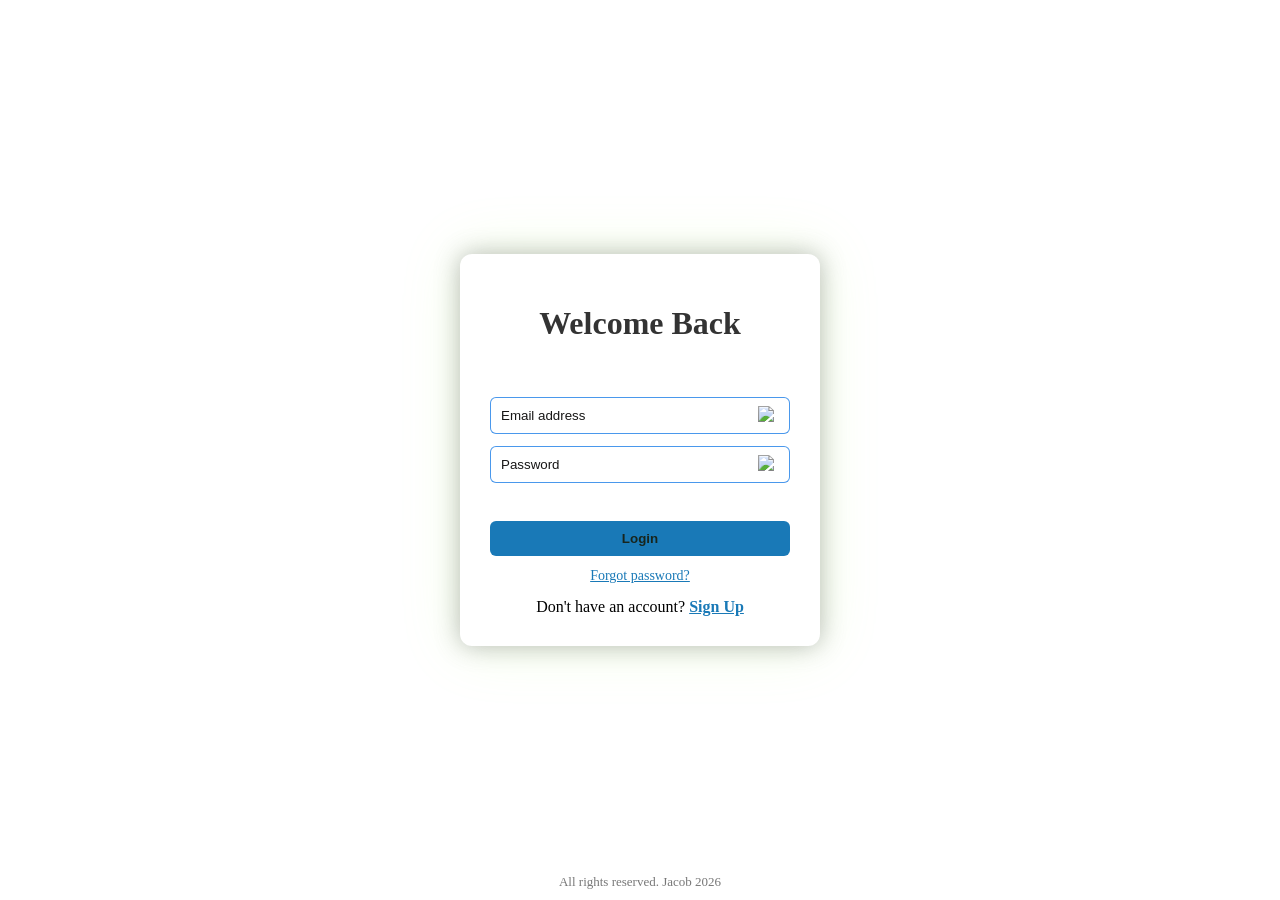
==== faithtech.html @ 129a1da0 "Add files via upload" ====
<!DOCTYPE html>
<html lang="en">
<head>
    <meta charset="UTF-8">
    <meta name="viewport" content="width=device-width, initial-scale=1">
    <title>Faith &amp; Technology</title>
    <link rel="stylesheet" href="pages.css">
</head>
<body>
    <nav>
        <span class="brand"> Una ang Ginoo</span>
        <div class="menu">
            <a href="reflection.html">Reflection</a>
            <a href="service.html">Service</a>
            <a href="portfolio.html">Portfolio</a>
            <a href="learn.html">Learn</a>
            <a href="faithtech.html" class="active">Faith &amp; Tech</a>
            <a href="index.html" id="logoutLink">Logout</a>
        </div>
    </nav>
    <section class="hero">
        <h1>Faith and Technology</h1>
        <p class="tagline">Using technology to spread light</p>
    </section>

    <!-- IDEAS -->
    <section id="ideas">
        <h2>Ways Technology Can Spread Positivity</h2>
        <div class="cards">
            <div class="card">
                <h3>Share Encouragement</h3>
                <p>Post an inspiring message or verse.</p>
            </div>
            <div class="card">
                <h3>Online Prayer Groups</h3>
                <p>Connect with others to pray together.</p>
            </div>
            <div class="card">
                <h3>Help Through Websites</h3>
                <p>Use a website to share charity events.</p>
            </div>
        </div>
    </section>

    <!-- MESSAGE BUTTON -->
    <section id="message">
        <h2>Spread a Little Light</h2>
        <p>Click the button to get a positive message to share.</p>
        <button id="messageBtn">Get a message</button>
        <div id="messageBox">Your message will show here.</div>
    </section>

    <!-- MY OWN IDEA -->
    <section id="myidea">
        <h2>My Idea</h2>
        <p class="text-block">
            Describe one way you will use technology to spread positivity or a spiritual message.
        </p>
    </section>

    <footer>
        <b>Una ang Ginoo</b> &bull; Light of the World<br>
        All rights reserved. Jacob 2026
    </footer>

    <script src="pages.js"></script>
</body>
</html>
---- pages.css ----
:root {
    --bg: #ffffff;
    --text: #333333;
    --muted: #777777;
    --blue: #1979b7;
    --lblue: #5b9bd5;
    --shadow: rgba(0, 0, 0, 0.12);
    --soft: rgba(0, 0, 0, 0.04);
}

html { scroll-behavior: smooth; }

body {
    margin: 0;
    font-family: Arial, sans-serif;
    line-height: 1.6;
    color: var(--text);
    background: var(--bg);
}

nav {
    position: sticky;
    top: 0;
    z-index: 10;
    display: flex;
    flex-wrap: wrap;
    justify-content: space-between;
    align-items: center;
    padding: 10px 20px;
    background: var(--bg);
    box-shadow: 0 2px 15px var(--shadow);
}

.brand {
    color: var(--blue);
    font-weight: bold;
}

.menu a {
    color: var(--text);
    text-decoration: none;
    margin: 0 0 0 14px;
    font-size: 14px;
}

.menu a:hover,
.menu a.active {
    color: white;
    border: 2px solid var(--blue);
    border-radius: 8px;
    background: var(--blue);
    transition: 0.8s;
}

section {
    max-width: 850px;
    margin: 0 auto;
    padding: 45px 20px;
    text-align: center;
}

section h2 {
    margin-top: 0;
    color: var(--text);
}

.hero {
    padding-top: 70px;
}

.hero h1 {
    font-size: 34px;
    margin: 10px 0;
    color: var(--text);
}

.tagline {
    color: var(--muted);
    margin: 0;
}

.profile-pic {
    width: 160px;
    height: 160px;
    border-radius: 50%;
    object-fit: cover;
    border: 3px solid var(--lblue);
    box-shadow: 0 4px 20px var(--shadow);
    background: var(--blue);
}

.verse {
    max-width: 600px;
    margin: 25px auto 0;
    padding: 15px 20px;
    font-style: italic;
    background: var(--soft);
    border-left: 4px solid var(--blue);
    border-radius: 6px;
    text-align: left;
}

.verse span {
    display: block;
    margin-top: 6px;
    font-style: normal;
    font-size: 13px;
    color: var(--blue);
}

.text-block {
    max-width: 650px;
    margin: 0 auto 15px;
    text-align: left;
}

.cards {
    display: flex;
    flex-wrap: wrap;
    gap: 15px;
    justify-content: center;
}

.card {
    width: 200px;
    padding: 20px;
    background: var(--bg);
    border-radius: 12px;
    box-shadow: 0 4px 15px var(--shadow);
    transition: 0.3s;
}

.card:hover {
    transform: translateY(-5px);
    box-shadow: 0 8px 25px var(--shadow);
}

.card h3 {
    margin: 0 0 8px;
    color: var(--blue);
}

.card p {
    margin: 0;
    font-size: 14px;
}

.two-col {
    display: flex;
    flex-wrap: wrap;
    gap: 15px;
    justify-content: center;
}

.col {
    flex: 1 1 250px;
    max-width: 350px;
    padding: 20px;
    text-align: left;
    background: var(--bg);
    border-radius: 12px;
}

.col.good { box-shadow: 0 4px 15px var(--lblue); }
.col.bad  { box-shadow: 0 4px 15px #ff6666; }
.col h3   { margin-top: 0; }
.col ul   { padding-left: 20px; margin-bottom: 0; }

.steps {
    max-width: 600px;
    margin: 0 auto;
    text-align: left;
}

details {
    max-width: 600px;
    margin: 0 auto 10px;
    padding: 12px 18px;
    text-align: left;
    background: var(--bg);
    border: 1px solid var(--lblue);
    border-radius: 8px;
}

summary {
    cursor: pointer;
    font-weight: bold;
    color: var(--blue);
}

details p { margin: 10px 0 0; }

button {
    padding: 10px 24px;
    background: var(--blue);
    color: #1a1a1a;
    font-weight: bold;
    border: none;
    border-radius: 6px;
    font-size: 15px;
    cursor: pointer;
    transition: 0.3s;
}

button:hover {
    background: var(--lblue);
    box-shadow: 0 4px 15px var(--shadow);
    transform: translateY(-2px);
}

#messageBox {
    max-width: 500px;
    min-height: 50px;
    margin: 20px auto 0;
    padding: 15px;
    font-style: italic;
    color: var(--blue);
    background: var(--soft);
    border-radius: 8px;
}

footer {
    text-align: center;
    padding: 25px 15px;
    font-size: 13px;
    color: var(--muted);
}

footer b { color: var(--blue); }

@media (max-width: 600px) {
    nav { justify-content: center; text-align: center; }
    .menu { margin-top: 8px; }
    .menu a { display: inline-block; margin: 4px 7px; }
    .hero h1 { font-size: 26px; }
    .card { width: 100%; }
}
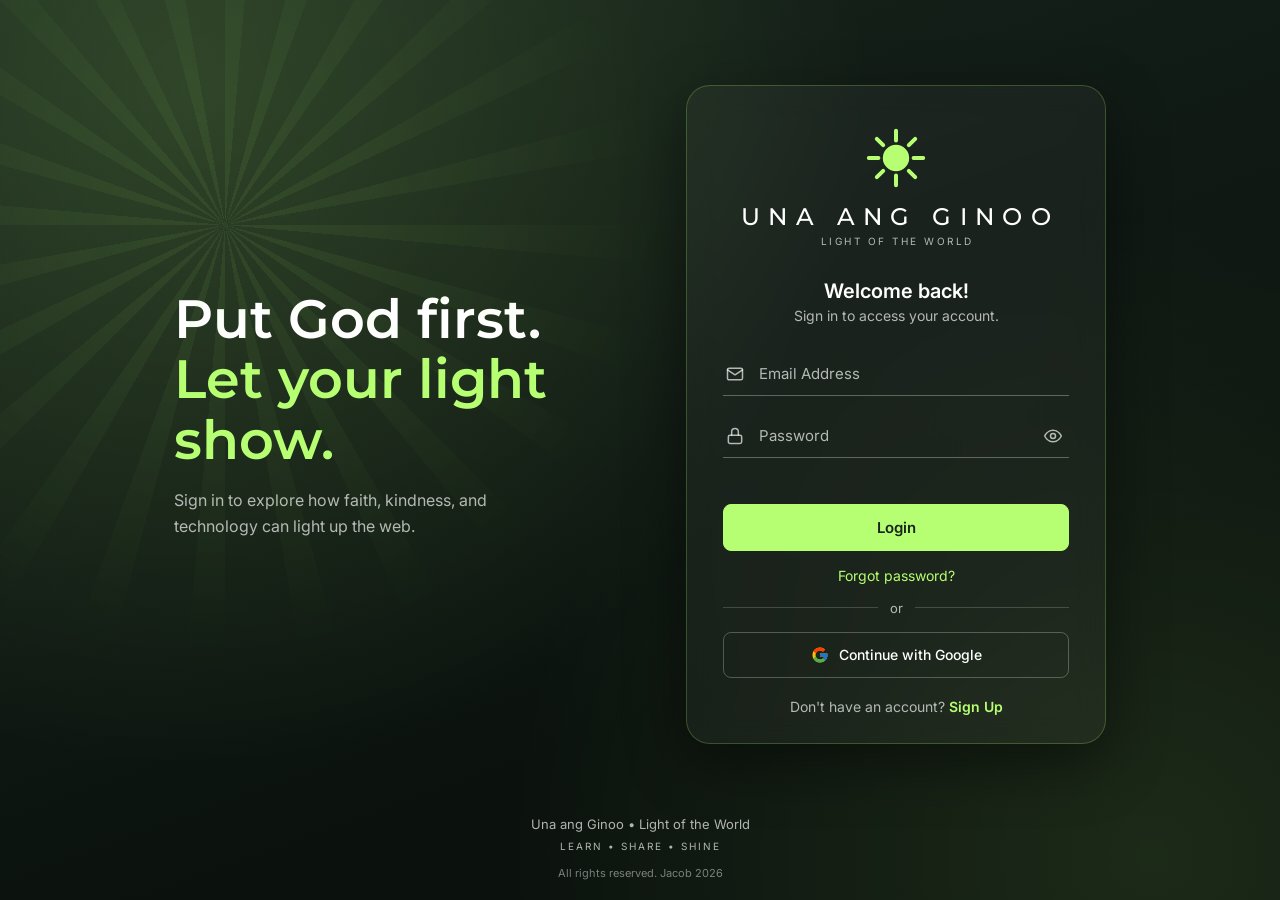
==== commit f99d3948: "Add files via upload" ====
--- a/faithtech.html
+++ b/faithtech.html
@@ -3,64 +3,110 @@
 <head>
     <meta charset="UTF-8">
     <meta name="viewport" content="width=device-width, initial-scale=1">
-    <title>Faith &amp; Technology</title>
+    <title>Faith and Technology | Light in the Web</title>
+    <meta name="description" content="Ways technology can spread light and positivity.">
+    <meta name="theme-color" content="#18251D">
+    <link rel="icon" href="data:image/svg+xml,%3Csvg xmlns=%27http://www.w3.org/2000/svg%27 viewBox=%270 0 40 40%27%3E%3Crect width=%2740%27 height=%2740%27 rx=%278%27 fill=%27%2318251D%27/%3E%3Ccircle cx=%2720%27 cy=%2720%27 r=%277%27 fill=%27%23B7FF72%27/%3E%3Cpath d=%27M20 5v5M20 30v5M5 20h5M30 20h5M9 9l3 3M28 28l3 3M31 9l-3 3M12 28l-3 3%27 stroke=%27%23B7FF72%27 stroke-width=%272.5%27 stroke-linecap=%27round%27/%3E%3C/svg%3E">
+    <link rel="preconnect" href="https://fonts.googleapis.com">
+    <link href="https://fonts.googleapis.com/css2?family=Inter:wght@300;400;500;600&family=Montserrat:wght@500;600&display=swap" rel="stylesheet">
     <link rel="stylesheet" href="pages.css">
+    <script>if (localStorage.getItem("theme") === "light") document.documentElement.classList.add("light");</script>
 </head>
 <body>
+
+    <!-- TOP MENU (same on every page) -->
     <nav>
-        <span class="brand"> Una ang Ginoo</span>
-        <div class="menu">
-            <a href="reflection.html">Reflection</a>
-            <a href="service.html">Service</a>
-            <a href="portfolio.html">Portfolio</a>
-            <a href="learn.html">Learn</a>
-            <a href="faithtech.html" class="active">Faith &amp; Tech</a>
-            <a href="index.html" id="logoutLink">Logout</a>
+        <div class="wrap nav-inner">
+            <a class="brand" href="reflection.html">
+                <svg class="logo" viewBox="0 0 40 40" fill="none" stroke="currentColor" stroke-width="2.5" stroke-linecap="round"><circle cx="20" cy="20" r="7" fill="currentColor"/><path d="M20 3v6M20 31v6M3 20h6M31 20h6M8 8l4 4M28 28l4 4M32 8l-4 4M12 28l-4 4"/></svg>
+                <span><b>UNA ANG GINOO</b><small>LIGHT OF THE WORLD</small></span>
+            </a>
+            <div class="menu">
+                <a href="reflection.html">Reflection</a>
+                <a href="service.html">Service</a>
+                <a href="portfolio.html">Portfolio</a>
+                <a href="learn.html">Learn</a>
+                <a href="faithtech.html" class="active" aria-current="page">Faith &amp; Tech</a>
+                <a href="index.html" id="logoutLink">Logout</a>
+                <button type="button" class="icon-btn" id="themeBtn" aria-label="Switch light or dark">
+                    <svg class="sun" viewBox="0 0 24 24" fill="none" stroke="currentColor" stroke-width="1.8" stroke-linecap="round"><circle cx="12" cy="12" r="4"/><path d="M12 2v2M12 20v2M2 12h2M20 12h2M4.9 4.9l1.4 1.4M17.7 17.7l1.4 1.4M19.1 4.9l-1.4 1.4M6.3 17.7l-1.4 1.4"/></svg>
+                    <svg class="moon" viewBox="0 0 24 24" fill="none" stroke="currentColor" stroke-width="1.8" stroke-linecap="round" stroke-linejoin="round"><path d="M21 12.8A9 9 0 1 1 11.2 3a7 7 0 0 0 9.8 9.8z"/></svg>
+                </button>
+            </div>
         </div>
     </nav>
-    <section class="hero">
-        <h1>Faith and Technology</h1>
-        <p class="tagline">Using technology to spread light</p>
-    </section>
+
+    <!-- HERO -->
+    <header class="hero">
+        <div class="wrap">
+            <div>
+                <p class="hello">Una ang Ginoo</p>
+                <h1>Faith and Technology</h1>
+                <p class="tagline">Using technology to spread light</p>
+                <div class="hero-btns">
+                    <a class="btn" href="#message">Get a Message</a>
+                    <a class="btn outline" href="#ideas">See the Ideas</a>
+                </div>
+            </div>
+        </div>
+    </header>
 
     <!-- IDEAS -->
-    <section id="ideas">
-        <h2>Ways Technology Can Spread Positivity</h2>
-        <div class="cards">
-            <div class="card">
-                <h3>Share Encouragement</h3>
-                <p>Post an inspiring message or verse.</p>
-            </div>
-            <div class="card">
-                <h3>Online Prayer Groups</h3>
-                <p>Connect with others to pray together.</p>
-            </div>
-            <div class="card">
-                <h3>Help Through Websites</h3>
-                <p>Use a website to share charity events.</p>
+    <section class="block" id="ideas">
+        <div class="wrap">
+            <h2>Ways Technology Can Spread Positivity</h2>
+            <div class="cards">
+                <div class="card">
+                    <h3>Share Encouragement</h3>
+                    <p>Post an inspiring message or verse.</p>
+                </div>
+                <div class="card">
+                    <h3>Online Prayer Groups</h3>
+                    <p>Connect with others to pray together.</p>
+                </div>
+                <div class="card">
+                    <h3>Help Through Websites</h3>
+                    <p>Use a website to share charity events.</p>
+                </div>
             </div>
         </div>
     </section>
 
     <!-- MESSAGE BUTTON -->
-    <section id="message">
-        <h2>Spread a Little Light</h2>
-        <p>Click the button to get a positive message to share.</p>
-        <button id="messageBtn">Get a message</button>
-        <div id="messageBox">Your message will show here.</div>
+    <section class="block" id="message">
+        <div class="wrap">
+            <h2>Spread a Little Light</h2>
+            <p class="text">Click the button to get a positive message to share.</p>
+            <button type="button" class="btn" id="messageBtn">Get a message</button>
+            <div id="messageBox" aria-live="polite">Your message will show here.</div>
+        </div>
     </section>
 
     <!-- MY OWN IDEA -->
-    <section id="myidea">
-        <h2>My Idea</h2>
-        <p class="text-block">
-            Describe one way you will use technology to spread positivity or a spiritual message.
-        </p>
+    <section class="block" id="myidea">
+        <div class="wrap">
+            <h2>My Idea</h2>
+            <div class="panel">
+                <p class="text">
+                    I will use technology and social media to share positive messages,
+  inspiring Bible verses, and reminders to choose kindness and honesty.
+  As a Computer Science student, I want to create digital content and
+  websites that encourage people, strengthen their faith, and spread
+  God's love. I believe technology becomes more meaningful when we
+  use it to help others and make the world a better place.
+                </p>
+            </div>
+        </div>
     </section>
 
     <footer>
-        <b>Una ang Ginoo</b> &bull; Light of the World<br>
-        All rights reserved. Jacob 2026
+        <div class="wrap foot">
+            <a class="brand" href="reflection.html">
+                <svg class="logo" viewBox="0 0 40 40" fill="none" stroke="currentColor" stroke-width="2.5" stroke-linecap="round"><circle cx="20" cy="20" r="7" fill="currentColor"/><path d="M20 3v6M20 31v6M3 20h6M31 20h6M8 8l4 4M28 28l4 4M32 8l-4 4M12 28l-4 4"/></svg>
+                <span><b>UNA ANG GINOO</b><small>LIGHT OF THE WORLD</small></span>
+            </a>
+            <span>All rights reserved. Jacob 2026</span>
+        </div>
     </footer>
 
     <script src="pages.js"></script>
--- a/pages.css
+++ b/pages.css
@@ -1,237 +1,434 @@
+/* ===== INSIDE PAGES STYLE ===== */
+/* Dark is the default. The sun button adds the class "light" to switch. */
 :root {
-    --bg: #ffffff;
-    --text: #333333;
-    --muted: #777777;
-    --blue: #1979b7;
-    --lblue: #5b9bd5;
-    --shadow: rgba(0, 0, 0, 0.12);
-    --soft: rgba(0, 0, 0, 0.04);
-}
+  --bg: #0e1611;
+  --surface: #18251D;                       /* Forest Graphite */
+  --soft: rgba(255, 255, 255, 0.04);
+  --border: rgba(183, 255, 114, 0.2);
+  --text: #ffffff;
+  --muted: rgba(255, 255, 255, 0.68);
+  --accent: #B7FF72;                        /* Acid Mint */
+  --btn-bg: #B7FF72;
+  --btn-text: #18251D;
+  --nav-bg: rgba(14, 22, 17, 0.88);
+  --glow: rgba(183, 255, 114, 0.12);
+}
+
+:root.light {
+  --bg: #ffffff;
+  --surface: #f2f7ef;
+  --soft: #f6faf3;
+  --border: rgba(24, 37, 29, 0.16);
+  --text: #18251D;
+  --muted: #53635a;
+  --accent: #2f6b17;                        /* darker mint so it can be read on white */
+  --btn-bg: #18251D;
+  --btn-text: #B7FF72;
+  --nav-bg: rgba(255, 255, 255, 0.9);
+  --glow: rgba(183, 255, 114, 0.35);
+}
+
+* { box-sizing: border-box; }
 
 html { scroll-behavior: smooth; }
 
 body {
-    margin: 0;
-    font-family: Arial, sans-serif;
-    line-height: 1.6;
-    color: var(--text);
-    background: var(--bg);
-}
-
+  margin: 0;
+  font-family: 'Inter', Arial, sans-serif;
+  line-height: 1.6;
+  color: var(--text);
+  background: var(--bg);
+  transition: opacity 0.4s, background 0.3s, color 0.3s;
+}
+
+/* used by pages.js for the fade out between pages */
+body.leaving { opacity: 0; }
+
+.wrap {
+  max-width: 1100px;
+  margin: 0 auto;
+  padding: 0 24px;
+}
+
+/* ---------- TOP MENU ---------- */
 nav {
-    position: sticky;
-    top: 0;
-    z-index: 10;
-    display: flex;
-    flex-wrap: wrap;
-    justify-content: space-between;
-    align-items: center;
-    padding: 10px 20px;
-    background: var(--bg);
-    box-shadow: 0 2px 15px var(--shadow);
+  position: sticky;
+  top: 0;
+  z-index: 10;
+  background: var(--nav-bg);
+  backdrop-filter: blur(10px);
+  border-bottom: 1px solid var(--border);
+}
+
+.nav-inner {
+  display: flex;
+  flex-wrap: wrap;
+  justify-content: space-between;
+  align-items: center;
+  gap: 8px 16px;
+  padding-top: 12px;
+  padding-bottom: 12px;
 }
 
 .brand {
-    color: var(--blue);
-    font-weight: bold;
-}
-
+  display: flex;
+  align-items: center;
+  gap: 12px;
+  color: var(--text);
+  text-decoration: none;
+}
+.brand .logo { width: 38px; height: 38px; color: var(--accent); }
+.brand b {
+  display: block;
+  font-family: 'Montserrat', sans-serif;
+  font-size: 14px;
+  font-weight: 600;
+  letter-spacing: 0.3em;
+  line-height: 1.2;
+}
+.brand small {
+  display: block;
+  font-size: 9px;
+  letter-spacing: 0.2em;
+  color: var(--muted);
+}
+
+.menu {
+  display: flex;
+  flex-wrap: wrap;
+  align-items: center;
+  gap: 4px;
+}
 .menu a {
-    color: var(--text);
-    text-decoration: none;
-    margin: 0 0 0 14px;
-    font-size: 14px;
-}
-
-.menu a:hover,
-.menu a.active {
-    color: white;
-    border: 2px solid var(--blue);
-    border-radius: 8px;
-    background: var(--blue);
-    transition: 0.8s;
-}
-
-section {
-    max-width: 850px;
-    margin: 0 auto;
-    padding: 45px 20px;
-    text-align: center;
-}
-
-section h2 {
-    margin-top: 0;
-    color: var(--text);
-}
-
+  padding: 8px 12px;
+  font-size: 14px;
+  color: var(--muted);
+  text-decoration: none;
+  border-bottom: 2px solid transparent;
+  transition: 0.3s;
+}
+.menu a:hover { color: var(--text); }
+.menu a:focus-visible { border-radius: 4px; }
+.menu a.active,
+.menu a[aria-current="page"] {
+  color: var(--text);
+  border-bottom-color: var(--accent);
+}
+
+/* sun / moon button */
+.icon-btn {
+  display: grid;
+  place-items: center;
+  padding: 8px;
+  margin-left: 6px;
+  background: none;
+  border: none;
+  border-radius: 8px;
+  color: var(--text);
+  cursor: pointer;
+}
+.icon-btn:hover { color: var(--accent); }
+.icon-btn svg { width: 20px; height: 20px; }
+.icon-btn .moon { display: none; }
+:root.light .icon-btn .sun { display: none; }
+:root.light .icon-btn .moon { display: block; }
+
+/* ---------- HERO ---------- */
 .hero {
-    padding-top: 70px;
+  position: relative;
+  overflow: hidden;
+  padding: 80px 0 70px;
+  border-bottom: 1px solid var(--border);
+  background:
+    radial-gradient(circle at 85% 15%, var(--glow), transparent 55%),
+    radial-gradient(circle at 0 100%, var(--glow), transparent 45%);
+}
+
+/* rays of light on the right side */
+.hero::before {
+  content: "";
+  position: absolute;
+  right: -140px;
+  top: -140px;
+  width: 600px;
+  height: 600px;
+  border-radius: 50%;
+  background: repeating-conic-gradient(var(--glow) 0 5deg, transparent 5deg 15deg);
+  -webkit-mask: radial-gradient(circle, #000 8%, transparent 68%);
+  mask: radial-gradient(circle, #000 8%, transparent 68%);
+  pointer-events: none;
+}
+
+.hero .wrap {
+  position: relative;
+  display: grid;
+  grid-template-columns: 1.3fr 1fr;
+  gap: 40px;
+  align-items: center;
+}
+
+.hello {
+  margin: 0;
+  font-size: 22px;
+  font-weight: 300;
+  color: var(--muted);
 }
 
 .hero h1 {
-    font-size: 34px;
-    margin: 10px 0;
-    color: var(--text);
+  margin: 4px 0 10px;
+  font-family: 'Montserrat', sans-serif;
+  font-size: clamp(32px, 5vw, 52px);
+  line-height: 1.15;
 }
 
 .tagline {
-    color: var(--muted);
-    margin: 0;
+  margin: 0 0 14px;
+  font-size: 18px;
+}
+
+.lead {
+  max-width: 460px;
+  margin: 0;
+  color: var(--muted);
+}
+
+.hero-btns {
+  display: flex;
+  flex-wrap: wrap;
+  gap: 14px;
+  margin-top: 26px;
 }
 
 .profile-pic {
-    width: 160px;
-    height: 160px;
-    border-radius: 50%;
-    object-fit: cover;
-    border: 3px solid var(--lblue);
-    box-shadow: 0 4px 20px var(--shadow);
-    background: var(--blue);
-}
-
+  width: 100%;
+  max-width: 280px;
+  aspect-ratio: 1;
+  justify-self: center;
+  object-fit: cover;
+  border-radius: 16px;
+  border: 1px solid var(--border);
+  background: var(--surface);
+}
+
+/* ---------- BUTTONS ---------- */
+.btn {
+  display: inline-flex;
+  align-items: center;
+  gap: 8px;
+  padding: 12px 22px;
+  font-family: inherit;
+  font-size: 14px;
+  font-weight: 600;
+  color: var(--btn-text);
+  background: var(--btn-bg);
+  border: 1px solid var(--btn-bg);
+  border-radius: 8px;
+  text-decoration: none;
+  cursor: pointer;
+  transition: 0.3s;
+}
+.btn:hover {
+  transform: translateY(-2px);
+  box-shadow: 0 6px 20px var(--glow);
+}
+.btn.outline {
+  color: var(--text);
+  background: transparent;
+  border-color: var(--text);
+}
+
+/* ---------- SECTIONS ---------- */
+.block {
+  padding: 56px 0;
+  border-bottom: 1px solid var(--border);
+}
+
+/* section title with the small line under it */
+.block h2 {
+  position: relative;
+  display: inline-block;
+  margin: 0 0 28px;
+  padding-bottom: 10px;
+  font-family: 'Montserrat', sans-serif;
+  font-size: 22px;
+}
+.block h2::after {
+  content: "";
+  position: absolute;
+  left: 0;
+  bottom: 0;
+  width: 28px;
+  height: 2px;
+  background: var(--accent);
+}
+
+.text {
+  max-width: 760px;
+  margin: 0 0 16px;
+  color: var(--muted);
+}
+
+.panel {
+  padding: 28px;
+  background: var(--soft);
+  border: 1px solid var(--border);
+  border-radius: 14px;
+}
+.panel .text:last-child { margin-bottom: 0; }
+
+/* ---------- CARDS ---------- */
+.cards {
+  display: grid;
+  grid-template-columns: repeat(auto-fit, minmax(240px, 1fr));
+  gap: 20px;
+}
+
+.card {
+  padding: 22px;
+  background: var(--soft);
+  border: 1px solid var(--border);
+  border-radius: 12px;
+  transition: 0.3s;
+}
+.card:hover {
+  border-color: var(--accent);
+  transform: translateY(-3px);
+}
+.card h3 { margin: 0 0 8px; font-size: 17px; }
+.card p { margin: 0 0 14px; font-size: 14px; color: var(--muted); }
+.card p:last-child { margin-bottom: 0; }
+
+.card h3 a { color: var(--text); text-decoration: none; }
+.card h3 a::after { content: " \2197"; color: var(--accent); }
+
+/* small pills */
+.tags { display: flex; flex-wrap: wrap; gap: 8px; }
+.tags span {
+  padding: 3px 12px;
+  font-size: 11px;
+  color: var(--muted);
+  border: 1px solid var(--border);
+  border-radius: 99px;
+}
+
+/* ---------- ABOUT (portfolio) ---------- */
+.about {
+  display: grid;
+  grid-template-columns: 200px 1fr;
+  gap: 28px;
+  align-items: start;
+}
+.about .profile-pic { max-width: 200px; }
+
+.info { margin: 16px 0 0; padding: 0; list-style: none; }
+.info li { padding: 4px 0 4px 18px; position: relative; font-size: 14px; }
+.info li::before {
+  content: "";
+  position: absolute;
+  left: 0;
+  top: 13px;
+  width: 7px;
+  height: 7px;
+  border-radius: 50%;
+  background: var(--accent);
+}
+
+/* ---------- VERSE ---------- */
 .verse {
-    max-width: 600px;
-    margin: 25px auto 0;
-    padding: 15px 20px;
-    font-style: italic;
-    background: var(--soft);
-    border-left: 4px solid var(--blue);
-    border-radius: 6px;
-    text-align: left;
-}
-
+  max-width: 640px;
+  margin: 24px 0 0;
+  padding: 18px 22px;
+  font-style: italic;
+  background: var(--soft);
+  border-left: 3px solid var(--accent);
+  border-radius: 8px;
+}
 .verse span {
-    display: block;
-    margin-top: 6px;
-    font-style: normal;
-    font-size: 13px;
-    color: var(--blue);
-}
-
-.text-block {
-    max-width: 650px;
-    margin: 0 auto 15px;
-    text-align: left;
-}
-
-.cards {
-    display: flex;
-    flex-wrap: wrap;
-    gap: 15px;
-    justify-content: center;
-}
-
-.card {
-    width: 200px;
-    padding: 20px;
-    background: var(--bg);
-    border-radius: 12px;
-    box-shadow: 0 4px 15px var(--shadow);
-    transition: 0.3s;
-}
-
-.card:hover {
-    transform: translateY(-5px);
-    box-shadow: 0 8px 25px var(--shadow);
-}
-
-.card h3 {
-    margin: 0 0 8px;
-    color: var(--blue);
-}
-
-.card p {
-    margin: 0;
-    font-size: 14px;
-}
-
+  display: block;
+  margin-top: 6px;
+  font-size: 13px;
+  font-style: normal;
+  color: var(--accent);
+}
+
+/* ---------- DO / DON'T ---------- */
 .two-col {
-    display: flex;
-    flex-wrap: wrap;
-    gap: 15px;
-    justify-content: center;
-}
-
+  display: grid;
+  grid-template-columns: repeat(auto-fit, minmax(260px, 1fr));
+  gap: 20px;
+}
 .col {
-    flex: 1 1 250px;
-    max-width: 350px;
-    padding: 20px;
-    text-align: left;
-    background: var(--bg);
-    border-radius: 12px;
-}
-
-.col.good { box-shadow: 0 4px 15px var(--lblue); }
-.col.bad  { box-shadow: 0 4px 15px #ff6666; }
-.col h3   { margin-top: 0; }
-.col ul   { padding-left: 20px; margin-bottom: 0; }
-
-.steps {
-    max-width: 600px;
-    margin: 0 auto;
-    text-align: left;
-}
-
+  padding: 24px;
+  background: var(--soft);
+  border: 1px solid var(--border);
+  border-radius: 12px;
+}
+.col.good { border-color: var(--accent); }
+.col.bad  { border-color: #ff6666; }
+.col h3 { margin: 0 0 8px; }
+.col ul { margin: 0; padding-left: 20px; color: var(--muted); }
+
+/* ---------- CLICK TO OPEN ---------- */
 details {
-    max-width: 600px;
-    margin: 0 auto 10px;
-    padding: 12px 18px;
-    text-align: left;
-    background: var(--bg);
-    border: 1px solid var(--lblue);
-    border-radius: 8px;
-}
-
-summary {
-    cursor: pointer;
-    font-weight: bold;
-    color: var(--blue);
-}
-
-details p { margin: 10px 0 0; }
-
-button {
-    padding: 10px 24px;
-    background: var(--blue);
-    color: #1a1a1a;
-    font-weight: bold;
-    border: none;
-    border-radius: 6px;
-    font-size: 15px;
-    cursor: pointer;
-    transition: 0.3s;
-}
-
-button:hover {
-    background: var(--lblue);
-    box-shadow: 0 4px 15px var(--shadow);
-    transform: translateY(-2px);
-}
-
+  max-width: 760px;
+  margin: 0 0 12px;
+  padding: 14px 20px;
+  background: var(--soft);
+  border: 1px solid var(--border);
+  border-radius: 10px;
+}
+details[open] { border-color: var(--accent); }
+summary { cursor: pointer; font-weight: 600; }
+details p { margin: 10px 0 0; color: var(--muted); }
+
+/* ---------- MESSAGE BUTTON ---------- */
 #messageBox {
-    max-width: 500px;
-    min-height: 50px;
-    margin: 20px auto 0;
-    padding: 15px;
-    font-style: italic;
-    color: var(--blue);
-    background: var(--soft);
-    border-radius: 8px;
-}
-
+  max-width: 520px;
+  min-height: 56px;
+  margin-top: 20px;
+  padding: 16px;
+  font-style: italic;
+  color: var(--accent);
+  background: var(--soft);
+  border: 1px dashed var(--border);
+  border-radius: 10px;
+}
+
+/* ---------- FOOTER ---------- */
 footer {
-    text-align: center;
-    padding: 25px 15px;
-    font-size: 13px;
-    color: var(--muted);
-}
-
-footer b { color: var(--blue); }
-
-@media (max-width: 600px) {
-    nav { justify-content: center; text-align: center; }
-    .menu { margin-top: 8px; }
-    .menu a { display: inline-block; margin: 4px 7px; }
-    .hero h1 { font-size: 26px; }
-    .card { width: 100%; }
-}
+  background: var(--surface);
+  border-top: 1px solid var(--border);
+}
+.foot {
+  display: flex;
+  flex-wrap: wrap;
+  justify-content: space-between;
+  align-items: center;
+  gap: 12px;
+  padding-top: 22px;
+  padding-bottom: 22px;
+  font-size: 13px;
+  color: var(--muted);
+}
+.foot .brand .logo { width: 32px; height: 32px; }
+
+/* ---------- PHONE ---------- */
+@media (max-width: 760px) {
+  .hero { padding: 56px 0 48px; }
+  .hero .wrap { grid-template-columns: 1fr; }
+  .about { grid-template-columns: 1fr; }
+  .block { padding: 44px 0; }
+}
+
+/* ---------- KEYBOARD FOCUS + REDUCED MOTION ---------- */
+:focus-visible {
+  outline: 2px solid var(--accent);
+  outline-offset: 3px;
+}
+@media (prefers-reduced-motion: reduce) {
+  *, *::before, *::after {
+    transition: none !important;
+    animation: none !important;
+    scroll-behavior: auto !important;
+  }
+}
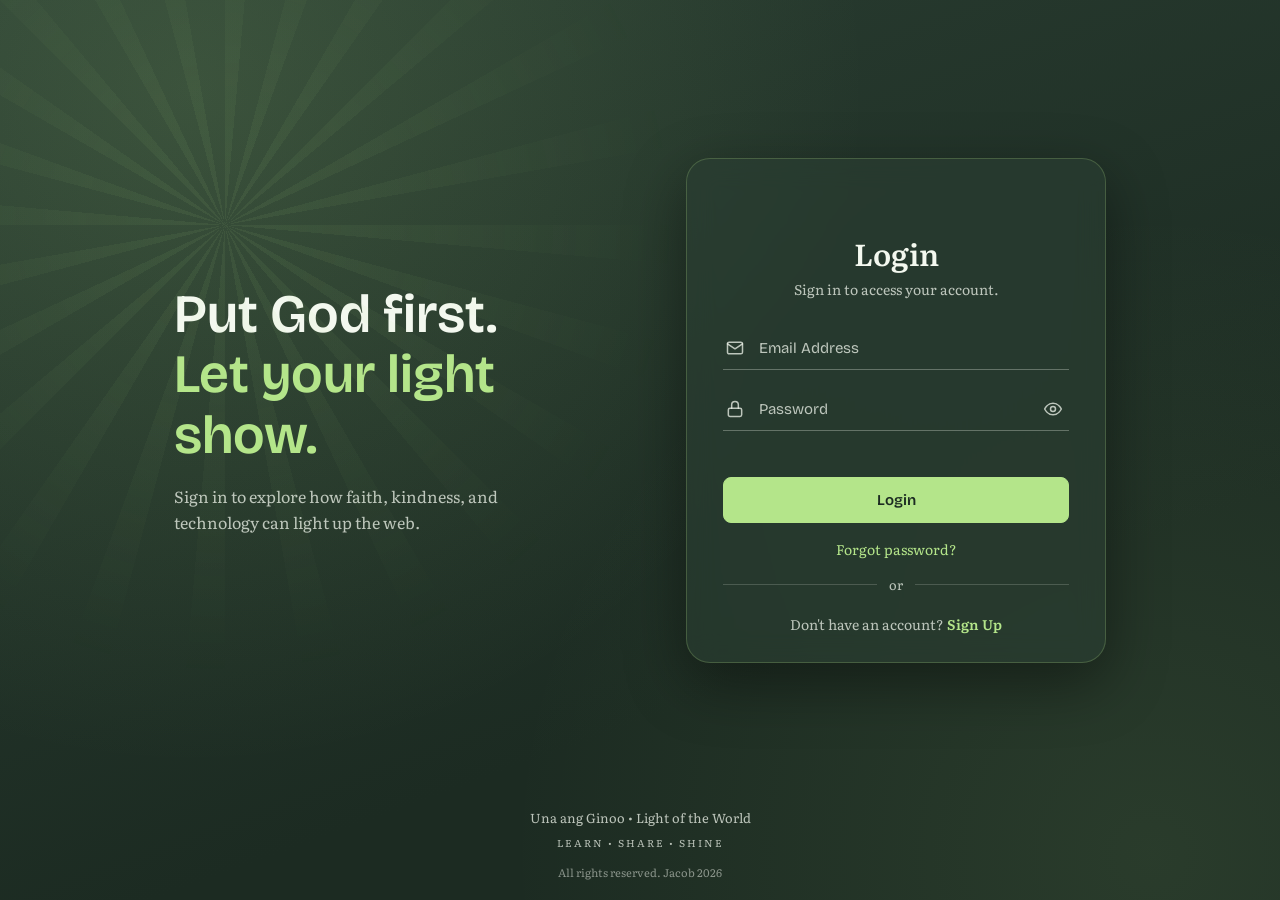
==== commit 3358a10a: "Add files via upload I uploaded the new version or the latest version of the website and with newly " ====
--- a/faithtech.html
+++ b/faithtech.html
@@ -8,7 +8,7 @@
     <meta name="theme-color" content="#18251D">
     <link rel="icon" href="data:image/svg+xml,%3Csvg xmlns=%27http://www.w3.org/2000/svg%27 viewBox=%270 0 40 40%27%3E%3Crect width=%2740%27 height=%2740%27 rx=%278%27 fill=%27%2318251D%27/%3E%3Ccircle cx=%2720%27 cy=%2720%27 r=%277%27 fill=%27%23B7FF72%27/%3E%3Cpath d=%27M20 5v5M20 30v5M5 20h5M30 20h5M9 9l3 3M28 28l3 3M31 9l-3 3M12 28l-3 3%27 stroke=%27%23B7FF72%27 stroke-width=%272.5%27 stroke-linecap=%27round%27/%3E%3C/svg%3E">
     <link rel="preconnect" href="https://fonts.googleapis.com">
-    <link href="https://fonts.googleapis.com/css2?family=Inter:wght@300;400;500;600&family=Montserrat:wght@500;600&display=swap" rel="stylesheet">
+    <link href="https://fonts.googleapis.com/css2?family=Bricolage+Grotesque:wght@500;700&family=Literata:ital,wght@0,400;0,600;1,400&display=swap" rel="stylesheet">
     <link rel="stylesheet" href="pages.css">
     <script>if (localStorage.getItem("theme") === "light") document.documentElement.classList.add("light");</script>
 </head>
@@ -82,6 +82,47 @@
         </div>
     </section>
 
+    <!-- VERSE OF THE DAY -->
+    <section class="block" id="verse">
+        <div class="wrap">
+            <h2>A Verse for Today</h2>
+            <p class="text">Start with a word worth sharing.</p>
+            <button type="button" class="btn" id="nextVerse">Show another verse</button>
+            <div class="verse" aria-live="polite">
+                <p id="verseText" style="margin:0"></p>
+                <span id="verseRef"></span>
+            </div>
+        </div>
+    </section>
+
+    <!-- BLESSING CARD MAKER -->
+    <section class="block" id="card">
+        <div class="wrap">
+            <h2>Make a Blessing Card</h2>
+            <p class="text">Write one kind sentence to someone, pick a verse, then copy it into a message.</p>
+            <div class="split">
+                <div class="form">
+                    <label for="cardTo">Who is it for?</label>
+                    <input type="text" id="cardTo" placeholder="A classmate, a friend, my family">
+                    <label for="cardMsg">Your message</label>
+                    <textarea id="cardMsg" rows="3" maxlength="140" placeholder="Thank you for being patient with me."></textarea>
+                    <p class="counter" id="count">0 / 140</p>
+                    <label for="cardVerse">Verse</label>
+                    <select id="cardVerse"></select>
+                </div>
+                <div>
+                    <div class="blessing" aria-live="polite">
+                        <p class="to" id="previewTo"></p>
+                        <p class="words" id="previewMsg"></p>
+                        <p class="ref" id="previewRef"></p>
+                    </div>
+                    <p style="margin:16px 0 0"><button type="button" class="btn" id="copyCard">Copy message</button></p>
+                    <p id="copyMsg" class="form msg" role="status"></p>
+                </div>
+            </div>
+        </div>
+    </section>
+
     <!-- MY OWN IDEA -->
     <section class="block" id="myidea">
         <div class="wrap">
--- a/pages.css
+++ b/pages.css
@@ -1,31 +1,42 @@
 /* ===== INSIDE PAGES STYLE ===== */
-/* Dark is the default. The sun button adds the class "light" to switch. */
+/* COLOR PLAN (60-30-10)
+   60%  dominant  = --dominant  : page background (soft sage)
+   30%  secondary = --secondary : cards, panels, nav, footer (deeper green)
+   10%  accent    = --accent    : buttons, links, underlines, highlights (fresh lime)
+   Dark is the default. The sun button adds the class "light" to switch. */
 :root {
-  --bg: #0e1611;
-  --surface: #18251D;                       /* Forest Graphite */
-  --soft: rgba(255, 255, 255, 0.04);
-  --border: rgba(183, 255, 114, 0.2);
-  --text: #ffffff;
-  --muted: rgba(255, 255, 255, 0.68);
-  --accent: #B7FF72;                        /* Acid Mint */
-  --btn-bg: #B7FF72;
-  --btn-text: #18251D;
-  --nav-bg: rgba(14, 22, 17, 0.88);
-  --glow: rgba(183, 255, 114, 0.12);
+  --font-head: "Bricolage Grotesque", "Trebuchet MS", Arial, sans-serif;  /* headings, menu, buttons */
+  --font-body: "Literata", Georgia, "Times New Roman", serif;                /* paragraph text */
+
+  --dominant: #1c2b22;                      /* 60% */
+  --secondary: #2a3e32;                     /* 30% */
+  --accent: #b4e58a;                        /* 10% */
+
+  --bg: var(--dominant);
+  --surface: var(--secondary);
+  --soft: rgba(42, 62, 50, 0.72);
+  --border: rgba(180, 229, 138, 0.2);
+  --text: #f3f8ef;
+  --muted: rgba(243, 248, 239, 0.74);
+  --btn-bg: var(--accent);
+  --btn-text: #1c2b22;
+  --nav-bg: rgba(28, 43, 34, 0.88);
+  --glow: rgba(180, 229, 138, 0.14);
+  --ease: cubic-bezier(0.22, 0.8, 0.28, 1);
 }
 
 :root.light {
-  --bg: #ffffff;
-  --surface: #f2f7ef;
-  --soft: #f6faf3;
-  --border: rgba(24, 37, 29, 0.16);
-  --text: #18251D;
-  --muted: #53635a;
-  --accent: #2f6b17;                        /* darker mint so it can be read on white */
-  --btn-bg: #18251D;
-  --btn-text: #B7FF72;
-  --nav-bg: rgba(255, 255, 255, 0.9);
-  --glow: rgba(183, 255, 114, 0.35);
+  --dominant: #f3f8ee;                      /* 60% */
+  --secondary: #dcead2;                     /* 30% */
+  --accent: #3f7a27;                        /* 10% (darker green so it reads on light) */
+
+  --soft: rgba(220, 234, 210, 0.7);
+  --border: rgba(40, 70, 40, 0.16);
+  --text: #1d2e22;
+  --muted: #55675a;
+  --btn-text: #ffffff;
+  --nav-bg: rgba(243, 248, 238, 0.9);
+  --glow: rgba(120, 190, 80, 0.28);
 }
 
 * { box-sizing: border-box; }
@@ -34,11 +45,12 @@
 
 body {
   margin: 0;
-  font-family: 'Inter', Arial, sans-serif;
+  font-family: var(--font-body);
   line-height: 1.6;
   color: var(--text);
   background: var(--bg);
-  transition: opacity 0.4s, background 0.3s, color 0.3s;
+  transition: opacity 0.4s var(--ease), background 0.4s ease, color 0.4s ease;
+  animation: pageIn 0.6s var(--ease) both;
 }
 
 /* used by pages.js for the fade out between pages */
@@ -48,6 +60,20 @@
   max-width: 1100px;
   margin: 0 auto;
   padding: 0 24px;
+}
+
+/* ---------- ANIMATIONS ---------- */
+@keyframes pageIn { from { opacity: 0; } }
+@keyframes rise   { from { opacity: 0; transform: translateY(26px); } }
+@keyframes pop    { from { opacity: 0; transform: scale(0.94); } }
+@keyframes spin   { to { transform: rotate(360deg); } }
+
+/* scroll reveal (pages.js adds .reveal, then .in when it scrolls into view) */
+.reveal { opacity: 0; }
+.reveal.in {
+  opacity: 1;
+  animation: rise 0.7s var(--ease) backwards;
+  animation-delay: var(--d, 0s);
 }
 
 /* ---------- TOP MENU ---------- */
@@ -58,6 +84,7 @@
   background: var(--nav-bg);
   backdrop-filter: blur(10px);
   border-bottom: 1px solid var(--border);
+  transition: background 0.4s ease;
 }
 
 .nav-inner {
@@ -77,10 +104,11 @@
   color: var(--text);
   text-decoration: none;
 }
-.brand .logo { width: 38px; height: 38px; color: var(--accent); }
+.brand .logo { width: 38px; height: 38px; color: var(--accent); transition: transform 0.6s var(--ease); }
+.brand:hover .logo { transform: rotate(90deg); }
 .brand b {
   display: block;
-  font-family: 'Montserrat', sans-serif;
+  font-family: var(--font-head);
   font-size: 14px;
   font-weight: 600;
   letter-spacing: 0.3em;
@@ -100,20 +128,33 @@
   gap: 4px;
 }
 .menu a {
+  position: relative;
   padding: 8px 12px;
   font-size: 14px;
   color: var(--muted);
   text-decoration: none;
-  border-bottom: 2px solid transparent;
-  transition: 0.3s;
+  transition: color 0.3s ease;
+}
+/* underline that slides in */
+.menu a::after {
+  content: "";
+  position: absolute;
+  left: 12px;
+  right: 12px;
+  bottom: 2px;
+  height: 2px;
+  background: var(--accent);
+  transform: scaleX(0);
+  transform-origin: left;
+  transition: transform 0.35s var(--ease);
 }
 .menu a:hover { color: var(--text); }
+.menu a:hover::after,
+.menu a.active::after,
+.menu a[aria-current="page"]::after { transform: scaleX(1); }
 .menu a:focus-visible { border-radius: 4px; }
 .menu a.active,
-.menu a[aria-current="page"] {
-  color: var(--text);
-  border-bottom-color: var(--accent);
-}
+.menu a[aria-current="page"] { color: var(--text); }
 
 /* sun / moon button */
 .icon-btn {
@@ -126,8 +167,9 @@
   border-radius: 8px;
   color: var(--text);
   cursor: pointer;
-}
-.icon-btn:hover { color: var(--accent); }
+  transition: color 0.3s ease, transform 0.4s var(--ease);
+}
+.icon-btn:hover { color: var(--accent); transform: rotate(20deg); }
 .icon-btn svg { width: 20px; height: 20px; }
 .icon-btn .moon { display: none; }
 :root.light .icon-btn .sun { display: none; }
@@ -142,9 +184,11 @@
   background:
     radial-gradient(circle at 85% 15%, var(--glow), transparent 55%),
     radial-gradient(circle at 0 100%, var(--glow), transparent 45%);
-}
-
-/* rays of light on the right side */
+  --x: 78%;
+  --y: 30%;
+}
+
+/* rays of light on the right side (turning very slowly) */
 .hero::before {
   content: "";
   position: absolute;
@@ -157,15 +201,35 @@
   -webkit-mask: radial-gradient(circle, #000 8%, transparent 68%);
   mask: radial-gradient(circle, #000 8%, transparent 68%);
   pointer-events: none;
+  animation: spin 120s linear infinite;
+}
+
+/* The glow that follows the pointer (pages.js moves --x and --y) */
+.hero::after {
+  content: "";
+  position: absolute;
+  inset: 0;
+  z-index: 0;
+  pointer-events: none;
+  background: radial-gradient(circle 300px at var(--x) var(--y), var(--glow), transparent 70%);
 }
 
 .hero .wrap {
   position: relative;
+  z-index: 1;
   display: grid;
   grid-template-columns: 1.3fr 1fr;
   gap: 40px;
   align-items: center;
 }
+
+/* hero text comes in one line after another */
+.hero .wrap > div > * { animation: rise 0.8s var(--ease) backwards; }
+.hero .wrap > div > :nth-child(2) { animation-delay: 0.08s; }
+.hero .wrap > div > :nth-child(3) { animation-delay: 0.16s; }
+.hero .wrap > div > :nth-child(4) { animation-delay: 0.24s; }
+.hero .wrap > div > :nth-child(5) { animation-delay: 0.32s; }
+.hero .profile-pic { animation: pop 0.9s var(--ease) 0.2s backwards; }
 
 .hello {
   margin: 0;
@@ -176,7 +240,7 @@
 
 .hero h1 {
   margin: 4px 0 10px;
-  font-family: 'Montserrat', sans-serif;
+  font-family: var(--font-head);
   font-size: clamp(32px, 5vw, 52px);
   line-height: 1.15;
 }
@@ -216,7 +280,7 @@
   align-items: center;
   gap: 8px;
   padding: 12px 22px;
-  font-family: inherit;
+  font-family: var(--font-head);
   font-size: 14px;
   font-weight: 600;
   color: var(--btn-text);
@@ -225,17 +289,19 @@
   border-radius: 8px;
   text-decoration: none;
   cursor: pointer;
-  transition: 0.3s;
+  transition: transform 0.3s var(--ease), box-shadow 0.3s ease, background 0.3s ease, color 0.3s ease;
 }
 .btn:hover {
-  transform: translateY(-2px);
-  box-shadow: 0 6px 20px var(--glow);
-}
+  transform: translateY(-3px);
+  box-shadow: 0 8px 22px var(--glow);
+}
+.btn:active { transform: translateY(0) scale(0.97); }
 .btn.outline {
   color: var(--text);
   background: transparent;
   border-color: var(--text);
 }
+.btn.outline:hover { border-color: var(--accent); color: var(--accent); }
 
 /* ---------- SECTIONS ---------- */
 .block {
@@ -243,13 +309,13 @@
   border-bottom: 1px solid var(--border);
 }
 
-/* section title with the small line under it */
+/* section title with the small line under it (the line grows when you see it) */
 .block h2 {
   position: relative;
   display: inline-block;
   margin: 0 0 28px;
   padding-bottom: 10px;
-  font-family: 'Montserrat', sans-serif;
+  font-family: var(--font-head);
   font-size: 22px;
 }
 .block h2::after {
@@ -260,7 +326,9 @@
   width: 28px;
   height: 2px;
   background: var(--accent);
-}
+  transition: width 0.7s var(--ease) 0.2s;
+}
+.block h2.in::after { width: 64px; }
 
 .text {
   max-width: 760px;
@@ -288,18 +356,20 @@
   background: var(--soft);
   border: 1px solid var(--border);
   border-radius: 12px;
-  transition: 0.3s;
+  transition: border-color 0.3s ease, transform 0.4s var(--ease), box-shadow 0.4s ease;
 }
 .card:hover {
   border-color: var(--accent);
-  transform: translateY(-3px);
+  transform: translateY(-5px);
+  box-shadow: 0 14px 30px rgba(0, 0, 0, 0.12);
 }
 .card h3 { margin: 0 0 8px; font-size: 17px; }
 .card p { margin: 0 0 14px; font-size: 14px; color: var(--muted); }
 .card p:last-child { margin-bottom: 0; }
 
 .card h3 a { color: var(--text); text-decoration: none; }
-.card h3 a::after { content: " \2197"; color: var(--accent); }
+.card h3 a::after { content: " \2197"; color: var(--accent); display: inline-block; transition: transform 0.3s var(--ease); }
+.card:hover h3 a::after { transform: translate(3px, -3px); }
 
 /* small pills */
 .tags { display: flex; flex-wrap: wrap; gap: 8px; }
@@ -309,7 +379,64 @@
   color: var(--muted);
   border: 1px solid var(--border);
   border-radius: 99px;
-}
+  transition: color 0.3s ease, border-color 0.3s ease;
+}
+.card:hover .tags span { color: var(--accent); border-color: var(--accent); }
+
+/* ---------- PHOTO CARDS (service page): photo only, text shows on hover ---------- */
+.photo-cards {
+  display: grid;
+  grid-template-columns: repeat(auto-fit, minmax(260px, 1fr));
+  gap: 20px;
+}
+
+.photo-card {
+  position: relative;
+  margin: 0;
+  aspect-ratio: 4 / 5;
+  overflow: hidden;
+  background: var(--surface);
+  border: 1px solid var(--border);
+  border-radius: 16px;
+  cursor: pointer;
+  transition: border-color 0.3s ease, box-shadow 0.4s ease, transform 0.4s var(--ease);
+}
+.photo-card img {
+  position: absolute;
+  inset: 0;
+  width: 100%;
+  height: 100%;
+  object-fit: cover;
+  transition: transform 0.8s var(--ease), filter 0.6s ease;
+}
+.photo-card figcaption {
+  position: absolute;
+  inset: 0;
+  display: flex;
+  flex-direction: column;
+  justify-content: flex-end;
+  padding: 24px;
+  color: #f3f8ef;                           /* always light: it sits on a dark fade */
+  background: linear-gradient(to top, rgba(14, 26, 18, 0.94) 0%, rgba(14, 26, 18, 0.62) 55%, rgba(14, 26, 18, 0.05) 100%);
+  opacity: 0;
+  transition: opacity 0.5s ease;
+}
+.photo-card h3,
+.photo-card p {
+  transform: translateY(18px);
+  transition: transform 0.6s var(--ease);
+}
+.photo-card h3 { margin: 0 0 8px; font-size: 19px; color: #ffffff; }
+.photo-card p  { margin: 0; font-size: 14px; color: rgba(243, 248, 239, 0.9); transition-delay: 0.06s; }
+
+.photo-card:hover,
+.photo-card:focus { border-color: var(--accent); transform: translateY(-4px); box-shadow: 0 16px 34px rgba(0, 0, 0, 0.22); }
+.photo-card:hover img,
+.photo-card:focus img { transform: scale(1.07); }
+.photo-card:hover figcaption,
+.photo-card:focus figcaption { opacity: 1; }
+.photo-card:hover h3, .photo-card:hover p,
+.photo-card:focus h3, .photo-card:focus p { transform: translateY(0); }
 
 /* ---------- ABOUT (portfolio) ---------- */
 .about {
@@ -362,24 +489,66 @@
   background: var(--soft);
   border: 1px solid var(--border);
   border-radius: 12px;
-}
+  transition: transform 0.4s var(--ease), box-shadow 0.4s ease;
+}
+.col:hover { transform: translateY(-4px); box-shadow: 0 12px 28px rgba(0, 0, 0, 0.12); }
 .col.good { border-color: var(--accent); }
-.col.bad  { border-color: #ff6666; }
+.col.bad  { border-color: #ff7a7a; }
+:root.light .col.bad { border-color: #b3261e; }
 .col h3 { margin: 0 0 8px; }
 .col ul { margin: 0; padding-left: 20px; color: var(--muted); }
 
-/* ---------- CLICK TO OPEN ---------- */
-details {
-  max-width: 760px;
-  margin: 0 0 12px;
+/* ---------- HOVER TO READ (learn page) ---------- */
+.hover-list { display: grid; gap: 12px; max-width: 760px; }
+
+.hover-item {
   padding: 14px 20px;
   background: var(--soft);
   border: 1px solid var(--border);
   border-radius: 10px;
-}
-details[open] { border-color: var(--accent); }
-summary { cursor: pointer; font-weight: 600; }
-details p { margin: 10px 0 0; color: var(--muted); }
+  cursor: default;
+  transition: border-color 0.3s ease, background 0.3s ease, transform 0.4s var(--ease);
+}
+.hover-q {
+  position: relative;
+  margin: 0;
+  padding-right: 28px;
+  font-family: var(--font-head);
+  font-size: 16px;
+  font-weight: 600;
+}
+/* little arrow that turns when open */
+.hover-q::after {
+  content: "";
+  position: absolute;
+  right: 6px;
+  top: 50%;
+  width: 8px;
+  height: 8px;
+  border-right: 2px solid var(--accent);
+  border-bottom: 2px solid var(--accent);
+  transform: translateY(-70%) rotate(45deg);
+  transition: transform 0.4s var(--ease);
+}
+/* the answer slides open without any jump */
+.hover-a {
+  display: grid;
+  grid-template-rows: 0fr;
+  opacity: 0;
+  transition: grid-template-rows 0.5s var(--ease), opacity 0.4s ease;
+}
+.hover-a > div { overflow: hidden; min-height: 0; }
+.hover-a p { margin: 10px 0 0; color: var(--muted); }
+
+.hover-item:hover,
+.hover-item:focus,
+.hover-item:focus-within { border-color: var(--accent); transform: translateX(4px); }
+.hover-item:hover .hover-a,
+.hover-item:focus .hover-a,
+.hover-item:focus-within .hover-a { grid-template-rows: 1fr; opacity: 1; }
+.hover-item:hover .hover-q::after,
+.hover-item:focus .hover-q::after,
+.hover-item:focus-within .hover-q::after { transform: translateY(-30%) rotate(225deg); }
 
 /* ---------- MESSAGE BUTTON ---------- */
 #messageBox {
@@ -398,6 +567,7 @@
 footer {
   background: var(--surface);
   border-top: 1px solid var(--border);
+  transition: background 0.4s ease;
 }
 .foot {
   display: flex;
@@ -418,6 +588,7 @@
   .hero .wrap { grid-template-columns: 1fr; }
   .about { grid-template-columns: 1fr; }
   .block { padding: 44px 0; }
+  .photo-card { aspect-ratio: 4 / 3; }
 }
 
 /* ---------- KEYBOARD FOCUS + REDUCED MOTION ---------- */
@@ -431,4 +602,105 @@
     animation: none !important;
     scroll-behavior: auto !important;
   }
-}
+  .reveal { opacity: 1; }
+}
+
+/* =========================================================
+   Event details, table, form, steps, quiz and blessing card.
+   They use the same color variables as above, so the
+   light / dark button works on them too.
+   ========================================================= */
+
+/* Two columns that stack on small screens */
+.split {
+  display: grid;
+  grid-template-columns: repeat(auto-fit, minmax(280px, 1fr));
+  gap: 28px;
+  align-items: start;
+}
+
+/* Event details */
+.facts {
+  display: grid;
+  grid-template-columns: repeat(auto-fit, minmax(200px, 1fr));
+  gap: 16px 28px;
+  margin: 0 0 32px;
+}
+.facts dt { font-weight: 600; color: var(--accent); }
+.facts dd { margin: 0; color: var(--muted); }
+
+/* Table */
+.table-scroll { overflow-x: auto; }
+table { width: 100%; border-collapse: collapse; font-size: 14px; }
+caption { text-align: left; font-weight: 600; padding-bottom: 10px; }
+th, td { text-align: left; padding: 10px 12px; border-bottom: 1px solid var(--border); color: var(--muted); }
+th { color: var(--text); background: var(--soft); }
+tbody tr { transition: background 0.3s ease; }
+tbody tr:hover { background: var(--soft); }
+
+/* Forms */
+.form label { display: block; margin: 14px 0 6px; font-size: 14px; font-weight: 600; }
+.form h3 { margin: 0 0 4px; }
+.form input, .form select, .form textarea {
+  width: 100%;
+  padding: 11px 14px;
+  font: inherit;
+  font-size: 14px;
+  color: var(--text);
+  background: var(--bg);
+  border: 1px solid var(--border);
+  border-radius: 8px;
+  transition: border-color 0.3s ease, box-shadow 0.3s ease;
+}
+.form input:focus, .form select:focus, .form textarea:focus {
+  border-color: var(--accent);
+  box-shadow: 0 0 0 3px var(--glow);
+  outline: none;
+}
+.form .msg { min-height: 24px; margin: 12px 0; font-size: 14px; color: var(--accent); }
+.form .msg.error { color: #ff7a7a; }
+:root.light .form .msg.error { color: #b3261e; }
+.form .note { margin: 12px 0 0; font-size: 13px; color: var(--muted); }
+.counter { margin: 4px 0 0; text-align: right; font-size: 12px; color: var(--muted); }
+
+/* Numbered steps (a real sequence, so numbers make sense) */
+.steps { list-style: none; counter-reset: step; margin: 0; padding: 0; display: grid; gap: 14px; }
+.steps li { counter-increment: step; display: flex; align-items: center; gap: 14px; }
+.steps li::before {
+  content: counter(step);
+  flex: none;
+  display: grid;
+  place-items: center;
+  width: 36px;
+  height: 36px;
+  border-radius: 50%;
+  font-weight: 700;
+  color: var(--btn-text);
+  background: var(--btn-bg);
+  transition: transform 0.4s var(--ease);
+}
+.steps li:hover::before { transform: scale(1.12); }
+
+/* Quiz */
+.question { margin: 0 0 18px; padding: 18px 20px; background: var(--soft); border: 1px solid var(--border); border-radius: 12px; transition: border-color 0.4s ease; }
+.question legend { padding: 0 6px; font-weight: 600; }
+.choice { display: flex; gap: 10px; align-items: flex-start; margin: 8px 0; font-size: 14px; color: var(--muted); cursor: pointer; transition: color 0.3s ease; }
+.choice:hover { color: var(--text); }
+.choice input { margin-top: 4px; accent-color: var(--accent); }
+.explain { margin: 10px 0 0; padding: 8px 12px; font-size: 13px; border-radius: 8px; color: var(--text); background: var(--soft); }
+.explain:not([hidden]) { animation: rise 0.5s var(--ease) backwards; }
+.question.right { border-color: var(--accent); }
+.question.wrong { border-color: #ff7a7a; }
+:root.light .question.wrong { border-color: #b3261e; }
+#quizResult { min-height: 24px; margin: 0 0 12px; font-weight: 600; color: var(--accent); }
+
+/* Blessing card */
+.blessing { min-height: 190px; padding: 24px; background: var(--surface); border: 1px solid var(--accent); border-radius: 14px; }
+.blessing .to { margin: 0; font-size: 18px; font-weight: 700; color: var(--accent); }
+.blessing .words { margin: 10px 0 14px; font-size: 18px; }
+.blessing .ref { margin: 0; font-size: 13px; font-style: italic; color: var(--muted); }
+
+/* Font roles: Bricolage Grotesque for menu, summaries, labels and table headers */
+.menu a, .form label, th, caption, .question legend, .facts dt, .blessing .to, .tags span {
+  font-family: var(--font-head);
+}
